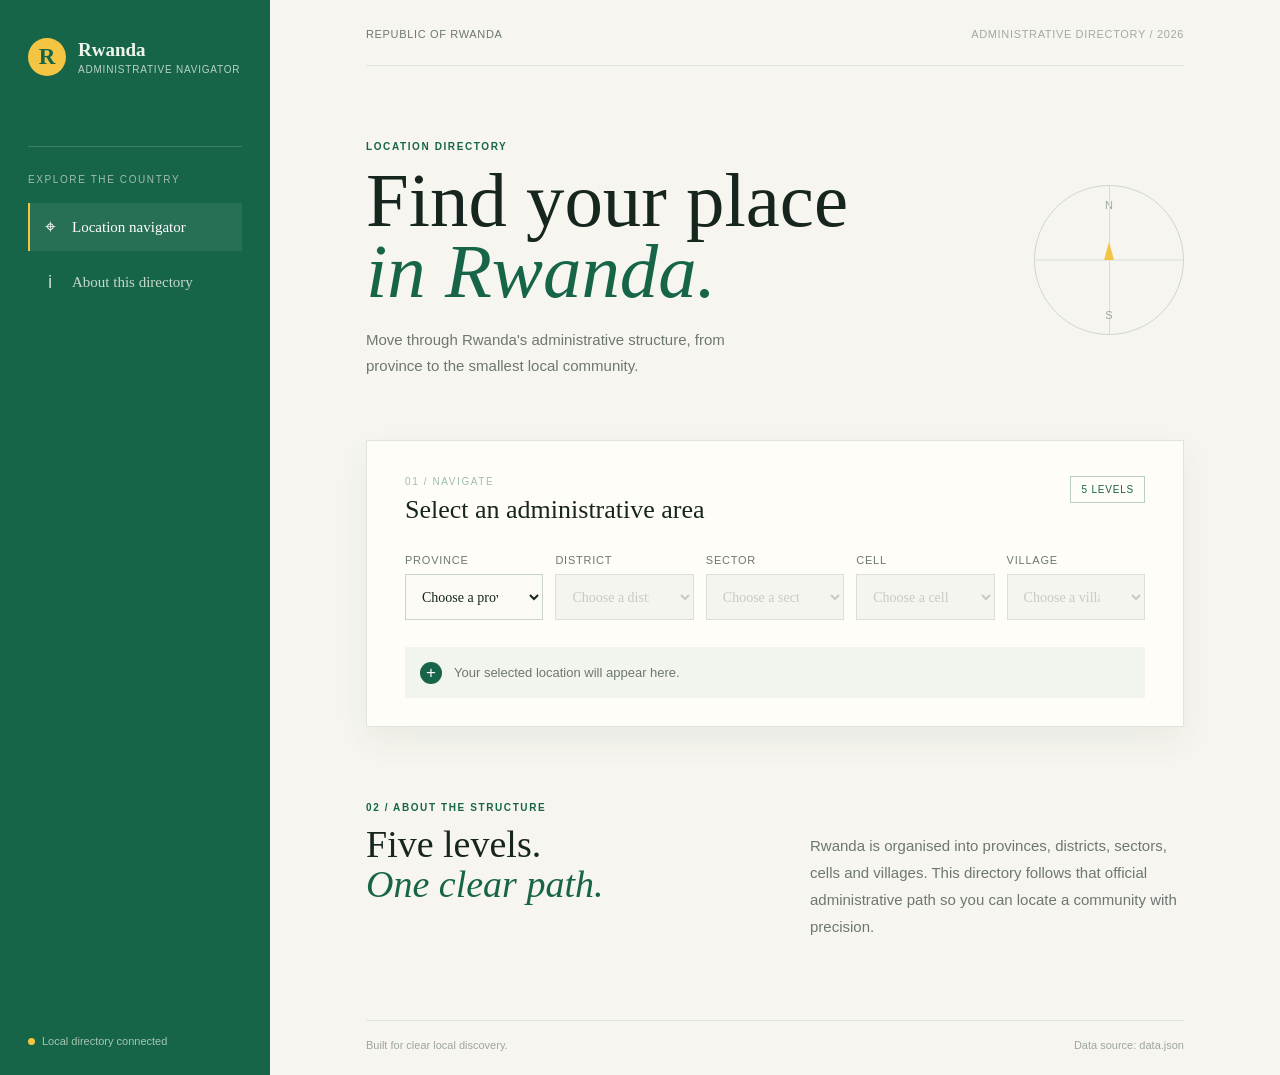
==== index.html @ 53b90d34 "adding files for web" ====
<!doctype html>
<html lang="en">
  <head>
    <meta charset="UTF-8" />
    <meta name="viewport" content="width=device-width, initial-scale=1.0" />
    <title>Rwanda Administrative Navigator</title>
    <link rel="stylesheet" href="index.css" />

    <!-- favicon -->
     <link rel="shortcut icon" href="favicon.ico" type="image/x-icon">
  </head>
  <body>
    <div class="app-shell">
      <aside class="sidebar">
        <a class="brand" href="index.html" aria-label="Rwanda Administrative Navigator home">
          <span class="brand-mark">R</span>
          <span><strong>Rwanda</strong><small>Administrative navigator</small></span>
        </a>
        <div class="sidebar-rule"></div>
        <p class="eyebrow">Explore the country</p>
        <nav class="side-nav" aria-label="Main navigation">
          <a class="active" href="#navigator"><span class="nav-icon">⌖</span>Location navigator</a>
          <a href="#about"><span class="nav-icon">i</span>About this directory</a>
        </nav>
        <div class="sidebar-footer"><span class="status-dot"></span>Local directory connected</div>
      </aside>

      <main class="content" id="navigator">
        <header class="topbar"><span>Republic of Rwanda</span><span class="topbar-date">Administrative directory / 2026</span></header>
        <section class="intro">
          <div><p class="eyebrow accent">LOCATION DIRECTORY</p><h1>Find your place<br><em>in Rwanda.</em></h1><p class="lede">Move through Rwanda's administrative structure, from province to the smallest local community.</p></div>
          <div class="compass" aria-hidden="true"><span>N</span><i></i><b></b><span>S</span></div>
        </section>

        <section class="navigator-panel" aria-labelledby="navigator-title">
          <div class="panel-heading"><div><p class="eyebrow">01 / Navigate</p><h2 id="navigator-title">Select an administrative area</h2></div><span class="level-count">5 levels</span></div>
          <div class="selectors">
            <div class="field"><label for="province">Province</label><select id="province"><option value="">Choose a province</option></select></div>
            <div class="field"><label for="district">District</label><select id="district" disabled><option value="">Choose a district</option></select></div>
            <div class="field"><label for="sector">Sector</label><select id="sector" disabled><option value="">Choose a sector</option></select></div>
            <div class="field"><label for="cell">Cell</label><select id="cell" disabled><option value="">Choose a cell</option></select></div>
            <div class="field"><label for="village">Village</label><select id="village" disabled><option value="">Choose a village</option></select></div>
          </div>
          <div class="selection-result" id="selection-result"><span class="result-marker">+</span><span id="selection-text">Your selected location will appear here.</span></div>
        </section>

        <section class="directory-info" id="about"><div><p class="eyebrow accent">02 / About the structure</p><h2>Five levels.<br><em>One clear path.</em></h2></div><p>Rwanda is organised into provinces, districts, sectors, cells and villages. This directory follows that official administrative path so you can locate a community with precision.</p></section>
        <footer><span>Built for clear local discovery.</span><span>Data source: data.json</span></footer>
      </main>
    </div>
    <script src="app.js"></script>
  </body>
</html>
---- index.css ----
:root { --ink: #17251f; --muted: #6d7772; --paper: #f7f5ef; --panel: #fffdf8; --green: #176548; --line: #dfe4dc; --yellow: #f4c542; }
* { box-sizing: border-box; }
html { scroll-behavior: smooth; }
body { margin: 0; color: var(--ink); background: var(--paper); font-family: Georgia, 'Times New Roman', serif; }
.app-shell { display: flex; min-height: 100vh; }
.sidebar { width: 270px; flex: 0 0 270px; min-height: 100vh; padding: 38px 28px 28px; display: flex; flex-direction: column; color: #eef5ed; background: var(--green); }
.brand { display: flex; gap: 12px; align-items: center; color: inherit; text-decoration: none; }
.brand-mark { width: 38px; height: 38px; display: grid; place-items: center; color: var(--green); background: var(--yellow); border-radius: 50%; font-size: 23px; font-weight: bold; }
.brand strong, .brand small { display: block; }.brand strong { font-size: 19px; }.brand small { margin-top: 3px; color: #b7d3c1; font: 10px/1.2 Arial, sans-serif; letter-spacing: .08em; text-transform: uppercase; }
.sidebar-rule { height: 1px; margin: 70px 0 27px; background: #ffffff2b; }.eyebrow { margin: 0; color: #9ebdaf; font: 10px Arial, sans-serif; letter-spacing: .16em; text-transform: uppercase; }.accent { color: var(--green); font-weight: bold; }
.side-nav { display: grid; gap: 7px; margin-top: 18px; }.side-nav a { display: flex; align-items: center; gap: 12px; padding: 13px 10px; color: #c5d9cb; text-decoration: none; font-size: 15px; border-left: 2px solid transparent; }.side-nav a.active, .side-nav a:hover { color: white; border-color: var(--yellow); background: #ffffff12; }.nav-icon { width: 20px; text-align: center; font-family: Arial, sans-serif; font-size: 19px; }.sidebar-footer { margin-top: auto; color: #a6c6b2; font: 11px Arial, sans-serif; }.status-dot { width: 7px; height: 7px; display: inline-block; margin-right: 7px; border-radius: 50%; background: var(--yellow); }
.content { width: min(100%, 1100px); padding: 0 7.5%; }.topbar { display: flex; justify-content: space-between; padding: 28px 0 25px; color: var(--muted); border-bottom: 1px solid var(--line); font: 11px Arial, sans-serif; letter-spacing: .06em; text-transform: uppercase; }.topbar-date { color: #a0aaa3; }
.intro { display: flex; justify-content: space-between; align-items: center; padding: 75px 0 62px; }.intro h1 { margin: 14px 0 20px; font-size: clamp(46px, 6vw, 82px); line-height: .92; font-weight: normal; letter-spacing: 0; }.intro h1 em, .directory-info h2 em { color: var(--green); font-style: italic; }.lede { max-width: 390px; margin: 0; color: var(--muted); font: 15px/1.7 Arial, sans-serif; }.compass { width: 150px; height: 150px; position: relative; display: grid; place-items: center; color: #9da9a0; border: 1px solid #cdd7ce; border-radius: 50%; font: 11px Arial, sans-serif; }.compass i, .compass b { position: absolute; width: 1px; height: 100%; background: #d8ded7; }.compass b { transform: rotate(90deg); }.compass span:first-child { position: absolute; top: 13px; }.compass span:last-child { position: absolute; bottom: 13px; }.compass:after { content: ''; width: 0; height: 0; position: absolute; border-left: 5px solid transparent; border-right: 5px solid transparent; border-bottom: 18px solid var(--yellow); transform: translateY(-9px); }
.navigator-panel { padding: 35px 38px 28px; background: var(--panel); border: 1px solid var(--line); box-shadow: 0 13px 30px #1b463010; }.panel-heading { display: flex; justify-content: space-between; align-items: flex-start; margin-bottom: 29px; }.panel-heading h2 { margin: 8px 0 0; font-size: 26px; font-weight: normal; }.level-count { padding: 7px 10px; color: var(--green); border: 1px solid #b8d0c0; font: 10px Arial, sans-serif; letter-spacing: .08em; text-transform: uppercase; }.selectors { display: grid; grid-template-columns: repeat(5, 1fr); gap: 12px; }.field label { display: block; margin-bottom: 8px; color: var(--muted); font: 11px Arial, sans-serif; text-transform: uppercase; letter-spacing: .07em; }.field select { width: 100%; min-height: 46px; padding: 0 28px 0 12px; color: var(--ink); background: #fbfaf5; border: 1px solid #cbd4ca; border-radius: 0; font: 14px Georgia, serif; cursor: pointer; }.field select:focus { outline: 2px solid #f4c54280; outline-offset: 2px; border-color: var(--green); }.field select:disabled { color: #aeb6af; background: #f1f2ed; cursor: not-allowed; }.selection-result { min-height: 51px; display: flex; align-items: center; gap: 12px; margin-top: 27px; padding: 0 15px; color: var(--muted); background: #f1f5ee; font: 13px Arial, sans-serif; }.result-marker { display: grid; place-items: center; width: 22px; height: 22px; color: white; background: var(--green); border-radius: 50%; font-size: 17px; }
.directory-info { display: grid; grid-template-columns: 1fr 1fr; gap: 70px; padding: 75px 0 80px; align-items: start; }.directory-info h2 { margin: 12px 0 0; font-size: 38px; line-height: 1.05; font-weight: normal; }.directory-info > p { margin: 30px 0 0; color: var(--muted); font: 15px/1.8 Arial, sans-serif; }footer { display: flex; justify-content: space-between; padding: 18px 0 24px; color: #9ca69f; border-top: 1px solid var(--line); font: 11px Arial, sans-serif; }
@media (max-width: 850px) { .sidebar { width: 220px; flex-basis: 220px; }.content { padding: 0 5%; }.selectors { grid-template-columns: repeat(2, 1fr); }.field:last-child { grid-column: 1 / -1; }.intro { padding: 55px 0; } }
@media (max-width: 600px) { .app-shell { display: block; }.sidebar { width: 100%; min-height: 0; padding: 20px; }.sidebar-rule, .sidebar-footer { display: none; }.side-nav { display: flex; margin-top: 22px; overflow-x: auto; }.side-nav a { white-space: nowrap; }.content { padding: 0 20px; }.topbar-date { display: none; }.intro { padding: 45px 0 38px; }.intro h1 { font-size: 55px; }.compass { width: 92px; height: 92px; }.compass span:first-child { top: 7px; }.compass span:last-child { bottom: 7px; }.navigator-panel { padding: 25px 18px 20px; }.panel-heading h2 { font-size: 22px; }.selectors { grid-template-columns: 1fr; }.field:last-child { grid-column: auto; }.directory-info { display: block; padding: 55px 0; }.directory-info > p { margin-top: 25px; }footer { display: block; line-height: 2; } }
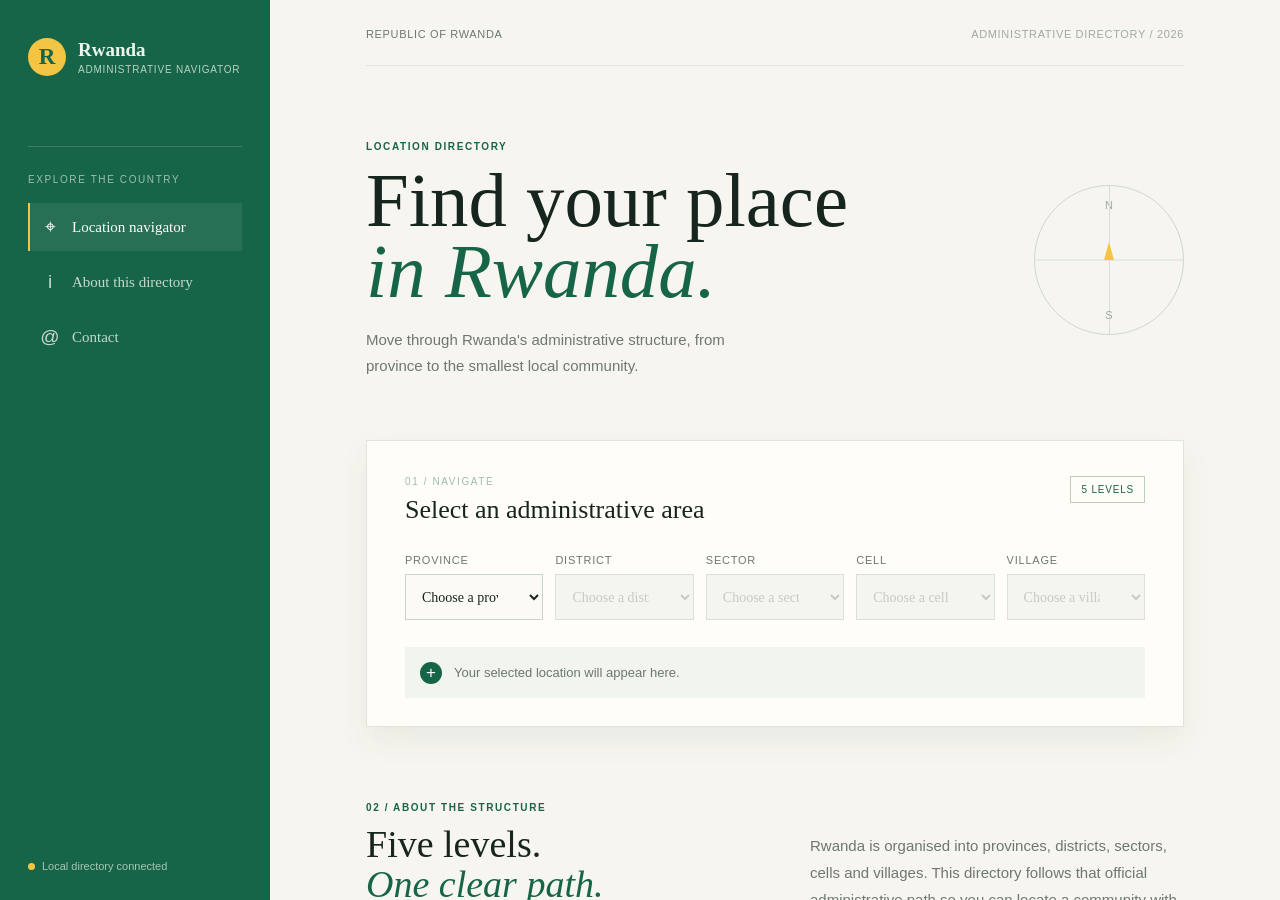
==== commit da489938: "adding apis" ====
--- a/index.html
+++ b/index.html
@@ -7,45 +7,184 @@
     <link rel="stylesheet" href="index.css" />
 
     <!-- favicon -->
-     <link rel="shortcut icon" href="favicon.ico" type="image/x-icon">
+    <link rel="shortcut icon" href="favicon.ico" type="image/x-icon" />
   </head>
   <body>
     <div class="app-shell">
       <aside class="sidebar">
-        <a class="brand" href="index.html" aria-label="Rwanda Administrative Navigator home">
+        <a
+          class="brand"
+          href="index.html"
+          aria-label="Rwanda Administrative Navigator home"
+        >
           <span class="brand-mark">R</span>
-          <span><strong>Rwanda</strong><small>Administrative navigator</small></span>
+          <span
+            ><strong>Rwanda</strong
+            ><small>Administrative navigator</small></span
+          >
         </a>
         <div class="sidebar-rule"></div>
         <p class="eyebrow">Explore the country</p>
         <nav class="side-nav" aria-label="Main navigation">
-          <a class="active" href="#navigator"><span class="nav-icon">⌖</span>Location navigator</a>
-          <a href="#about"><span class="nav-icon">i</span>About this directory</a>
+          <a class="active" href="#navigator"
+            ><span class="nav-icon">⌖</span>Location navigator</a
+          >
+          <a href="#about"
+            ><span class="nav-icon">i</span>About this directory</a
+          >
+          <a href="#contact"><span class="nav-icon">@</span>Contact</a>
         </nav>
-        <div class="sidebar-footer"><span class="status-dot"></span>Local directory connected</div>
+        <div class="sidebar-footer">
+          <span class="status-dot"></span>Local directory connected
+        </div>
       </aside>
 
       <main class="content" id="navigator">
-        <header class="topbar"><span>Republic of Rwanda</span><span class="topbar-date">Administrative directory / 2026</span></header>
+        <header class="topbar">
+          <span>Republic of Rwanda</span
+          ><span class="topbar-date">Administrative directory / 2026</span>
+        </header>
         <section class="intro">
-          <div><p class="eyebrow accent">LOCATION DIRECTORY</p><h1>Find your place<br><em>in Rwanda.</em></h1><p class="lede">Move through Rwanda's administrative structure, from province to the smallest local community.</p></div>
-          <div class="compass" aria-hidden="true"><span>N</span><i></i><b></b><span>S</span></div>
+          <div>
+            <p class="eyebrow accent">LOCATION DIRECTORY</p>
+            <h1>Find your place<br /><em>in Rwanda.</em></h1>
+            <p class="lede">
+              Move through Rwanda's administrative structure, from province to
+              the smallest local community.
+            </p>
+          </div>
+          <div class="compass" aria-hidden="true">
+            <span>N</span><i></i><b></b><span>S</span>
+          </div>
         </section>
 
         <section class="navigator-panel" aria-labelledby="navigator-title">
-          <div class="panel-heading"><div><p class="eyebrow">01 / Navigate</p><h2 id="navigator-title">Select an administrative area</h2></div><span class="level-count">5 levels</span></div>
+          <div class="panel-heading">
+            <div>
+              <p class="eyebrow">01 / Navigate</p>
+              <h2 id="navigator-title">Select an administrative area</h2>
+            </div>
+            <span class="level-count">5 levels</span>
+          </div>
           <div class="selectors">
-            <div class="field"><label for="province">Province</label><select id="province"><option value="">Choose a province</option></select></div>
-            <div class="field"><label for="district">District</label><select id="district" disabled><option value="">Choose a district</option></select></div>
-            <div class="field"><label for="sector">Sector</label><select id="sector" disabled><option value="">Choose a sector</option></select></div>
-            <div class="field"><label for="cell">Cell</label><select id="cell" disabled><option value="">Choose a cell</option></select></div>
-            <div class="field"><label for="village">Village</label><select id="village" disabled><option value="">Choose a village</option></select></div>
+            <div class="field">
+              <label for="province">Province</label
+              ><select id="province">
+                <option value="">Choose a province</option>
+              </select>
+            </div>
+            <div class="field">
+              <label for="district">District</label
+              ><select id="district" disabled>
+                <option value="">Choose a district</option>
+              </select>
+            </div>
+            <div class="field">
+              <label for="sector">Sector</label
+              ><select id="sector" disabled>
+                <option value="">Choose a sector</option>
+              </select>
+            </div>
+            <div class="field">
+              <label for="cell">Cell</label
+              ><select id="cell" disabled>
+                <option value="">Choose a cell</option>
+              </select>
+            </div>
+            <div class="field">
+              <label for="village">Village</label
+              ><select id="village" disabled>
+                <option value="">Choose a village</option>
+              </select>
+            </div>
           </div>
-          <div class="selection-result" id="selection-result"><span class="result-marker">+</span><span id="selection-text">Your selected location will appear here.</span></div>
+          <div class="selection-result" id="selection-result">
+            <span class="result-marker">+</span
+            ><span id="selection-text"
+              >Your selected location will appear here.</span
+            >
+          </div>
         </section>
 
-        <section class="directory-info" id="about"><div><p class="eyebrow accent">02 / About the structure</p><h2>Five levels.<br><em>One clear path.</em></h2></div><p>Rwanda is organised into provinces, districts, sectors, cells and villages. This directory follows that official administrative path so you can locate a community with precision.</p></section>
-        <footer><span>Built for clear local discovery.</span><span>Data source: data.json</span></footer>
+        <section class="directory-info" id="about">
+          <div>
+            <p class="eyebrow accent">02 / About the structure</p>
+            <h2>Five levels.<br /><em>One clear path.</em></h2>
+          </div>
+          <p>
+            Rwanda is organised into provinces, districts, sectors, cells and
+            villages. This directory follows that official administrative path
+            so you can locate a community with precision.
+          </p>
+        </section>
+        <section
+          class="contact-section"
+          id="contact"
+          aria-labelledby="contact-title"
+        >
+          <div>
+            <p class="eyebrow accent">03 / Get in touch</p>
+            <h2 id="contact-title">
+              Have a question<br /><em>for the directory?</em>
+            </h2>
+            <p class="contact-copy">
+              Send a note to the team maintaining this local resource.
+            </p>
+          </div>
+          <form class="contact-form" id="contact-form">
+            <label for="contact-name">Name</label>
+            <input
+              id="contact-name"
+              name="name"
+              type="text"
+              maxlength="100"
+              required
+              autocomplete="name"
+            />
+            <label for="contact-email">Email</label>
+            <input
+              id="contact-email"
+              name="email"
+              type="email"
+              maxlength="190"
+              required
+              autocomplete="email"
+            />
+            <label for="contact-message">Message</label>
+            <textarea
+              id="contact-message"
+              name="message"
+              rows="4"
+              maxlength="5000"
+              required
+            ></textarea>
+            <button type="submit">
+              Send message <span aria-hidden="true">↗</span>
+            </button>
+            <p
+              class="form-status"
+              id="form-status"
+              role="status"
+              aria-live="polite"
+            ></p>
+          </form>
+        </section>
+        <footer>
+          <span>Built for clear local discovery.</span
+          ><span class="social-links"
+            ><a
+              href="https://facebook.com"
+              target="_blank"
+              rel="noopener noreferrer"
+              >Facebook</a
+            ><a
+              href="https://instagram.com"
+              target="_blank"
+              rel="noopener noreferrer"
+              >Instagram</a
+            ><a href="mailto:hello@example.com">Email</a></span
+          ><span>Data source: data.json</span>
+        </footer>
       </main>
     </div>
     <script src="app.js"></script>
--- a/index.css
+++ b/index.css
@@ -1,18 +1,583 @@
-:root { --ink: #17251f; --muted: #6d7772; --paper: #f7f5ef; --panel: #fffdf8; --green: #176548; --line: #dfe4dc; --yellow: #f4c542; }
-* { box-sizing: border-box; }
-html { scroll-behavior: smooth; }
-body { margin: 0; color: var(--ink); background: var(--paper); font-family: Georgia, 'Times New Roman', serif; }
-.app-shell { display: flex; min-height: 100vh; }
-.sidebar { width: 270px; flex: 0 0 270px; min-height: 100vh; padding: 38px 28px 28px; display: flex; flex-direction: column; color: #eef5ed; background: var(--green); }
-.brand { display: flex; gap: 12px; align-items: center; color: inherit; text-decoration: none; }
-.brand-mark { width: 38px; height: 38px; display: grid; place-items: center; color: var(--green); background: var(--yellow); border-radius: 50%; font-size: 23px; font-weight: bold; }
-.brand strong, .brand small { display: block; }.brand strong { font-size: 19px; }.brand small { margin-top: 3px; color: #b7d3c1; font: 10px/1.2 Arial, sans-serif; letter-spacing: .08em; text-transform: uppercase; }
-.sidebar-rule { height: 1px; margin: 70px 0 27px; background: #ffffff2b; }.eyebrow { margin: 0; color: #9ebdaf; font: 10px Arial, sans-serif; letter-spacing: .16em; text-transform: uppercase; }.accent { color: var(--green); font-weight: bold; }
-.side-nav { display: grid; gap: 7px; margin-top: 18px; }.side-nav a { display: flex; align-items: center; gap: 12px; padding: 13px 10px; color: #c5d9cb; text-decoration: none; font-size: 15px; border-left: 2px solid transparent; }.side-nav a.active, .side-nav a:hover { color: white; border-color: var(--yellow); background: #ffffff12; }.nav-icon { width: 20px; text-align: center; font-family: Arial, sans-serif; font-size: 19px; }.sidebar-footer { margin-top: auto; color: #a6c6b2; font: 11px Arial, sans-serif; }.status-dot { width: 7px; height: 7px; display: inline-block; margin-right: 7px; border-radius: 50%; background: var(--yellow); }
-.content { width: min(100%, 1100px); padding: 0 7.5%; }.topbar { display: flex; justify-content: space-between; padding: 28px 0 25px; color: var(--muted); border-bottom: 1px solid var(--line); font: 11px Arial, sans-serif; letter-spacing: .06em; text-transform: uppercase; }.topbar-date { color: #a0aaa3; }
-.intro { display: flex; justify-content: space-between; align-items: center; padding: 75px 0 62px; }.intro h1 { margin: 14px 0 20px; font-size: clamp(46px, 6vw, 82px); line-height: .92; font-weight: normal; letter-spacing: 0; }.intro h1 em, .directory-info h2 em { color: var(--green); font-style: italic; }.lede { max-width: 390px; margin: 0; color: var(--muted); font: 15px/1.7 Arial, sans-serif; }.compass { width: 150px; height: 150px; position: relative; display: grid; place-items: center; color: #9da9a0; border: 1px solid #cdd7ce; border-radius: 50%; font: 11px Arial, sans-serif; }.compass i, .compass b { position: absolute; width: 1px; height: 100%; background: #d8ded7; }.compass b { transform: rotate(90deg); }.compass span:first-child { position: absolute; top: 13px; }.compass span:last-child { position: absolute; bottom: 13px; }.compass:after { content: ''; width: 0; height: 0; position: absolute; border-left: 5px solid transparent; border-right: 5px solid transparent; border-bottom: 18px solid var(--yellow); transform: translateY(-9px); }
-.navigator-panel { padding: 35px 38px 28px; background: var(--panel); border: 1px solid var(--line); box-shadow: 0 13px 30px #1b463010; }.panel-heading { display: flex; justify-content: space-between; align-items: flex-start; margin-bottom: 29px; }.panel-heading h2 { margin: 8px 0 0; font-size: 26px; font-weight: normal; }.level-count { padding: 7px 10px; color: var(--green); border: 1px solid #b8d0c0; font: 10px Arial, sans-serif; letter-spacing: .08em; text-transform: uppercase; }.selectors { display: grid; grid-template-columns: repeat(5, 1fr); gap: 12px; }.field label { display: block; margin-bottom: 8px; color: var(--muted); font: 11px Arial, sans-serif; text-transform: uppercase; letter-spacing: .07em; }.field select { width: 100%; min-height: 46px; padding: 0 28px 0 12px; color: var(--ink); background: #fbfaf5; border: 1px solid #cbd4ca; border-radius: 0; font: 14px Georgia, serif; cursor: pointer; }.field select:focus { outline: 2px solid #f4c54280; outline-offset: 2px; border-color: var(--green); }.field select:disabled { color: #aeb6af; background: #f1f2ed; cursor: not-allowed; }.selection-result { min-height: 51px; display: flex; align-items: center; gap: 12px; margin-top: 27px; padding: 0 15px; color: var(--muted); background: #f1f5ee; font: 13px Arial, sans-serif; }.result-marker { display: grid; place-items: center; width: 22px; height: 22px; color: white; background: var(--green); border-radius: 50%; font-size: 17px; }
-.directory-info { display: grid; grid-template-columns: 1fr 1fr; gap: 70px; padding: 75px 0 80px; align-items: start; }.directory-info h2 { margin: 12px 0 0; font-size: 38px; line-height: 1.05; font-weight: normal; }.directory-info > p { margin: 30px 0 0; color: var(--muted); font: 15px/1.8 Arial, sans-serif; }footer { display: flex; justify-content: space-between; padding: 18px 0 24px; color: #9ca69f; border-top: 1px solid var(--line); font: 11px Arial, sans-serif; }
-@media (max-width: 850px) { .sidebar { width: 220px; flex-basis: 220px; }.content { padding: 0 5%; }.selectors { grid-template-columns: repeat(2, 1fr); }.field:last-child { grid-column: 1 / -1; }.intro { padding: 55px 0; } }
-@media (max-width: 600px) { .app-shell { display: block; }.sidebar { width: 100%; min-height: 0; padding: 20px; }.sidebar-rule, .sidebar-footer { display: none; }.side-nav { display: flex; margin-top: 22px; overflow-x: auto; }.side-nav a { white-space: nowrap; }.content { padding: 0 20px; }.topbar-date { display: none; }.intro { padding: 45px 0 38px; }.intro h1 { font-size: 55px; }.compass { width: 92px; height: 92px; }.compass span:first-child { top: 7px; }.compass span:last-child { bottom: 7px; }.navigator-panel { padding: 25px 18px 20px; }.panel-heading h2 { font-size: 22px; }.selectors { grid-template-columns: 1fr; }.field:last-child { grid-column: auto; }.directory-info { display: block; padding: 55px 0; }.directory-info > p { margin-top: 25px; }footer { display: block; line-height: 2; } }
-
+:root {
+    --ink: #17251f;
+    --muted: #6d7772;
+    --paper: #f7f5ef;
+    --panel: #fffdf8;
+    --green: #176548;
+    --line: #dfe4dc;
+    --yellow: #f4c542;
+}
+
+* {
+    box-sizing: border-box;
+}
+
+html {
+    scroll-behavior: smooth;
+}
+
+body {
+    margin: 0;
+    color: var(--ink);
+    background: var(--paper);
+    font-family: Georgia, 'Times New Roman', serif;
+}
+
+.app-shell {
+    display: flex;
+    height: 100vh;
+    width: 100%;
+    display: flex;
+}
+
+.sidebar {
+    width: 270px;
+    flex: 0 0 270px;
+    height: 100vh;
+    padding: 38px 28px 28px;
+    display: flex;
+    flex-direction: column;
+    color: #eef5ed;
+    background: var(--green);
+}
+
+.brand {
+    display: flex;
+    gap: 12px;
+    align-items: center;
+    color: inherit;
+    text-decoration: none;
+}
+
+.brand-mark {
+    width: 38px;
+    height: 38px;
+    display: grid;
+    place-items: center;
+    color: var(--green);
+    background: var(--yellow);
+    border-radius: 50%;
+    font-size: 23px;
+    font-weight: bold;
+}
+
+.brand strong,
+.brand small {
+    display: block;
+}
+
+.brand strong {
+    font-size: 19px;
+}
+
+.brand small {
+    margin-top: 3px;
+    color: #b7d3c1;
+    font: 10px/1.2 Arial, sans-serif;
+    letter-spacing: .08em;
+    text-transform: uppercase;
+}
+
+.sidebar-rule {
+    height: 1px;
+    margin: 70px 0 27px;
+    background: #ffffff2b;
+}
+
+.eyebrow {
+    margin: 0;
+    color: #9ebdaf;
+    font: 10px Arial, sans-serif;
+    letter-spacing: .16em;
+    text-transform: uppercase;
+}
+
+.accent {
+    color: var(--green);
+    font-weight: bold;
+}
+
+.side-nav {
+    display: grid;
+    gap: 7px;
+    margin-top: 18px;
+}
+
+.side-nav a {
+    display: flex;
+    align-items: center;
+    gap: 12px;
+    padding: 13px 10px;
+    color: #c5d9cb;
+    text-decoration: none;
+    font-size: 15px;
+    border-left: 2px solid transparent;
+}
+
+.side-nav a.active,
+.side-nav a:hover {
+    color: white;
+    border-color: var(--yellow);
+    background: #ffffff12;
+}
+
+.nav-icon {
+    width: 20px;
+    text-align: center;
+    font-family: Arial, sans-serif;
+    font-size: 19px;
+}
+
+.sidebar-footer {
+    margin-top: auto;
+    color: #a6c6b2;
+    font: 11px Arial, sans-serif;
+}
+
+.status-dot {
+    width: 7px;
+    height: 7px;
+    display: inline-block;
+    margin-right: 7px;
+    border-radius: 50%;
+    background: var(--yellow);
+}
+
+.content {
+    height: 100vh;
+    overflow-y: auto;
+    width: min(100%, 1100px);
+    padding: 0 7.5%;
+    flex: 1;
+}
+
+.topbar {
+    display: flex;
+    justify-content: space-between;
+    padding: 28px 0 25px;
+    color: var(--muted);
+    border-bottom: 1px solid var(--line);
+    font: 11px Arial, sans-serif;
+    letter-spacing: .06em;
+    text-transform: uppercase;
+}
+
+.topbar-date {
+    color: #a0aaa3;
+}
+
+.intro {
+    display: flex;
+    justify-content: space-between;
+    align-items: center;
+    padding: 75px 0 62px;
+}
+
+.intro h1 {
+    margin: 14px 0 20px;
+    font-size: clamp(46px, 6vw, 82px);
+    line-height: .92;
+    font-weight: normal;
+    letter-spacing: 0;
+}
+
+.intro h1 em,
+.directory-info h2 em {
+    color: var(--green);
+    font-style: italic;
+}
+
+.lede {
+    max-width: 390px;
+    margin: 0;
+    color: var(--muted);
+    font: 15px/1.7 Arial, sans-serif;
+}
+
+.compass {
+    width: 150px;
+    height: 150px;
+    position: relative;
+    display: grid;
+    place-items: center;
+    color: #9da9a0;
+    border: 1px solid #cdd7ce;
+    border-radius: 50%;
+    font: 11px Arial, sans-serif;
+}
+
+.compass i,
+.compass b {
+    position: absolute;
+    width: 1px;
+    height: 100%;
+    background: #d8ded7;
+}
+
+.compass b {
+    transform: rotate(90deg);
+}
+
+.compass span:first-child {
+    position: absolute;
+    top: 13px;
+}
+
+.compass span:last-child {
+    position: absolute;
+    bottom: 13px;
+}
+
+.compass:after {
+    content: '';
+    width: 0;
+    height: 0;
+    position: absolute;
+    border-left: 5px solid transparent;
+    border-right: 5px solid transparent;
+    border-bottom: 18px solid var(--yellow);
+    transform: translateY(-9px);
+}
+
+.navigator-panel {
+    padding: 35px 38px 28px;
+    background: var(--panel);
+    border: 1px solid var(--line);
+    box-shadow: 0 13px 30px #1b463010;
+}
+
+.panel-heading {
+    display: flex;
+    justify-content: space-between;
+    align-items: flex-start;
+    margin-bottom: 29px;
+}
+
+.panel-heading h2 {
+    margin: 8px 0 0;
+    font-size: 26px;
+    font-weight: normal;
+}
+
+.level-count {
+    padding: 7px 10px;
+    color: var(--green);
+    border: 1px solid #b8d0c0;
+    font: 10px Arial, sans-serif;
+    letter-spacing: .08em;
+    text-transform: uppercase;
+}
+
+.selectors {
+    display: grid;
+    grid-template-columns: repeat(5, 1fr);
+    gap: 12px;
+}
+
+.field label {
+    display: block;
+    margin-bottom: 8px;
+    color: var(--muted);
+    font: 11px Arial, sans-serif;
+    text-transform: uppercase;
+    letter-spacing: .07em;
+}
+
+.field select {
+    width: 100%;
+    min-height: 46px;
+    padding: 0 28px 0 12px;
+    color: var(--ink);
+    background: #fbfaf5;
+    border: 1px solid #cbd4ca;
+    border-radius: 0;
+    font: 14px Georgia, serif;
+    cursor: pointer;
+}
+
+.field select:focus {
+    outline: 2px solid #f4c54280;
+    outline-offset: 2px;
+    border-color: var(--green);
+}
+
+.field select:disabled {
+    color: #aeb6af;
+    background: #f1f2ed;
+    cursor: not-allowed;
+}
+
+.selection-result {
+    min-height: 51px;
+    display: flex;
+    align-items: center;
+    gap: 12px;
+    margin-top: 27px;
+    padding: 0 15px;
+    color: var(--muted);
+    background: #f1f5ee;
+    font: 13px Arial, sans-serif;
+}
+
+.result-marker {
+    display: grid;
+    place-items: center;
+    width: 22px;
+    height: 22px;
+    color: white;
+    background: var(--green);
+    border-radius: 50%;
+    font-size: 17px;
+}
+
+.directory-info {
+    display: grid;
+    grid-template-columns: 1fr 1fr;
+    gap: 70px;
+    padding: 75px 0 80px;
+    align-items: start;
+}
+
+.directory-info h2,
+.contact-section h2 {
+    margin: 12px 0 0;
+    font-size: 38px;
+    line-height: 1.05;
+    font-weight: normal;
+}
+
+.directory-info>p {
+    margin: 30px 0 0;
+    color: var(--muted);
+    font: 15px/1.8 Arial, sans-serif;
+}
+
+.contact-section {
+    display: grid;
+    grid-template-columns: 1fr 1fr;
+    gap: 70px;
+    padding: 70px 38px;
+    background: #e8efe5;
+}
+
+.contact-copy {
+    margin: 25px 0 0;
+    color: var(--muted);
+    font: 14px/1.7 Arial, sans-serif;
+}
+
+.contact-form {
+    display: grid;
+    grid-template-columns: 1fr 1fr;
+    gap: 9px 14px;
+    align-content: start;
+}
+
+.contact-form label {
+    color: var(--muted);
+    font: 10px Arial, sans-serif;
+    letter-spacing: .08em;
+    text-transform: uppercase;
+}
+
+.contact-form input,
+.contact-form textarea {
+    width: 100%;
+    padding: 11px 12px;
+    color: var(--ink);
+    background: var(--panel);
+    border: 1px solid #cbd4ca;
+    border-radius: 0;
+    font: 14px Georgia, serif;
+}
+
+.contact-form label:nth-of-type(3),
+.contact-form textarea,
+.contact-form button,
+.form-status {
+    grid-column: 1 / -1;
+}
+
+.contact-form textarea {
+    resize: vertical;
+}
+
+.contact-form input:focus,
+.contact-form textarea:focus {
+    outline: 2px solid #f4c54280;
+    outline-offset: 2px;
+    border-color: var(--green);
+}
+
+.contact-form button {
+    justify-self: start;
+    padding: 12px 18px;
+    color: white;
+    background: var(--green);
+    border: 0;
+    font: 11px Arial, sans-serif;
+    letter-spacing: .08em;
+    text-transform: uppercase;
+    cursor: pointer;
+}
+
+.contact-form button:disabled {
+    opacity: .6;
+    cursor: wait;
+}
+
+.form-status {
+    min-height: 16px;
+    margin: 0;
+    color: var(--green);
+    font: 12px Arial, sans-serif;
+}
+
+.social-links {
+    display: inline-flex;
+    gap: 15px;
+}
+
+.social-links a {
+    color: inherit;
+    text-decoration: none;
+}
+
+.social-links a:hover {
+    color: var(--green);
+}
+
+footer {
+    display: flex;
+    justify-content: space-between;
+    padding: 18px 0 24px;
+    color: #9ca69f;
+    border-top: 1px solid var(--line);
+    font: 11px Arial, sans-serif;
+}
+
+@media (max-width: 850px) {
+    .sidebar {
+        width: 220px;
+        flex-basis: 220px;
+    }
+
+    .content {
+        padding: 0 5%;
+    }
+
+    .selectors {
+        grid-template-columns: repeat(2, 1fr);
+    }
+
+    .field:last-child {
+        grid-column: 1 / -1;
+    }
+
+    .intro {
+        padding: 55px 0;
+    }
+}
+
+@media (max-width: 600px) {
+    .app-shell {
+        display: block;
+    }
+
+    .sidebar {
+        width: 100%;
+        height: auto;
+        min-height: 0;
+        padding: 20px;
+    }
+
+    .sidebar-rule,
+    .sidebar-footer {
+        display: none;
+    }
+
+    .side-nav {
+        display: flex;
+        margin-top: 22px;
+        overflow-x: auto;
+    }
+
+    .side-nav a {
+        white-space: nowrap;
+    }
+
+    .content {
+        padding: 0 20px;
+    }
+
+    .topbar-date {
+        display: none;
+    }
+
+    .intro {
+        padding: 45px 0 38px;
+    }
+
+    .intro h1 {
+        font-size: 55px;
+    }
+
+    .compass {
+        width: 92px;
+        height: 92px;
+    }
+
+    .compass span:first-child {
+        top: 7px;
+    }
+
+    .compass span:last-child {
+        bottom: 7px;
+    }
+
+    .navigator-panel {
+        padding: 25px 18px 20px;
+    }
+
+    .panel-heading h2 {
+        font-size: 22px;
+    }
+
+    .selectors {
+        grid-template-columns: 1fr;
+    }
+
+    .field:last-child {
+        grid-column: auto;
+    }
+
+    .directory-info,
+    .contact-section {
+        display: block;
+        padding: 55px 0;
+    }
+
+    .directory-info>p,
+    .contact-copy {
+        margin-top: 25px;
+    }
+
+    .contact-form {
+        margin-top: 35px;
+    }
+
+    .contact-section h2 {
+        font-size: 32px;
+    }
+
+    footer {
+        display: block;
+        line-height: 2;
+    }
+
+    .social-links {
+        display: flex;
+        flex-wrap: wrap;
+        gap: 0 15px;
+    }
+}
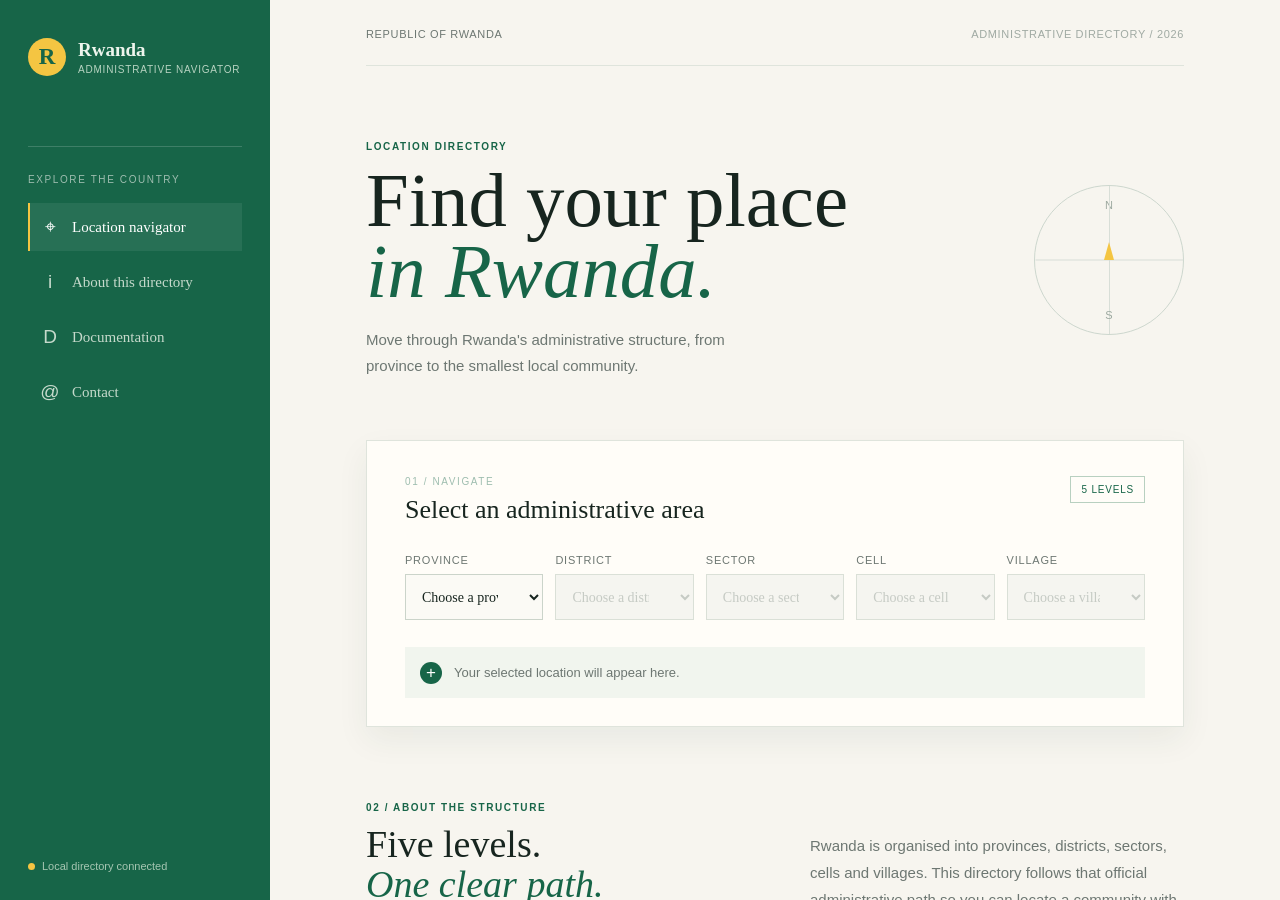
==== commit b4470b55: "adding documentantion" ====
--- a/index.html
+++ b/index.html
@@ -26,20 +26,29 @@
         <div class="sidebar-rule"></div>
         <p class="eyebrow">Explore the country</p>
         <nav class="side-nav" aria-label="Main navigation">
-          <a class="active" href="#navigator"
+          <a
+            class="active"
+            href="#navigator"
+            data-section="navigator"
+            aria-current="page"
             ><span class="nav-icon">⌖</span>Location navigator</a
           >
-          <a href="#about"
+          <a href="#about" data-section="about"
             ><span class="nav-icon">i</span>About this directory</a
           >
-          <a href="#contact"><span class="nav-icon">@</span>Contact</a>
+          <a href="doc/" class="documentation-link"
+            ><span class="nav-icon">D</span>Documentation</a
+          >
+          <a href="#contact" data-section="contact"
+            ><span class="nav-icon">@</span>Contact</a
+          >
         </nav>
         <div class="sidebar-footer">
           <span class="status-dot"></span>Local directory connected
         </div>
       </aside>
 
-      <main class="content" id="navigator">
+      <main class="content">
         <header class="topbar">
           <span>Republic of Rwanda</span
           ><span class="topbar-date">Administrative directory / 2026</span>
@@ -58,7 +67,11 @@
           </div>
         </section>
 
-        <section class="navigator-panel" aria-labelledby="navigator-title">
+        <section
+          class="navigator-panel"
+          id="navigator"
+          aria-labelledby="navigator-title"
+        >
           <div class="panel-heading">
             <div>
               <p class="eyebrow">01 / Navigate</p>
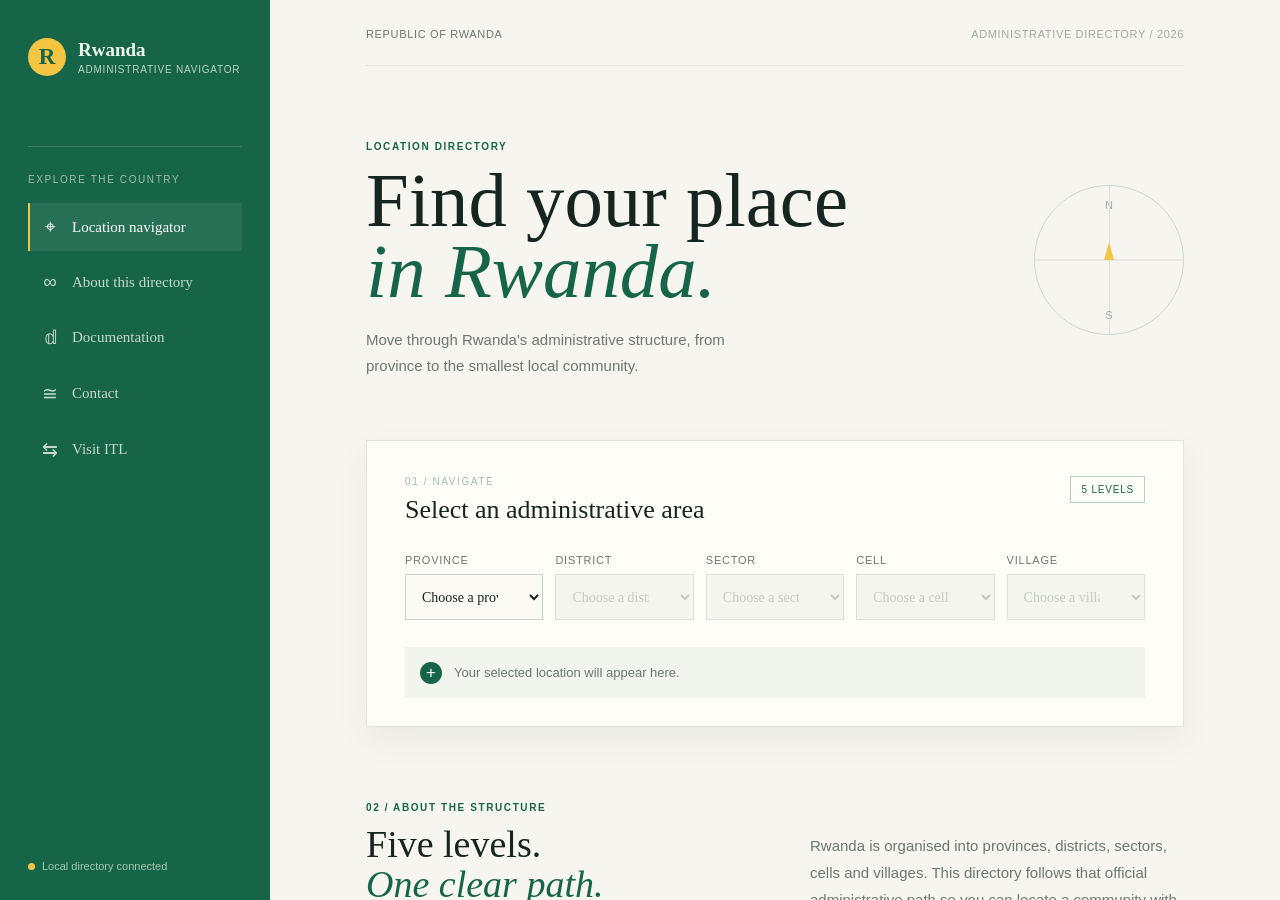
==== commit 0e821483: "improving responsiveness" ====
--- a/index.html
+++ b/index.html
@@ -9,6 +9,7 @@
     <!-- favicon -->
     <link rel="shortcut icon" href="favicon.ico" type="image/x-icon" />
   </head>
+
   <body>
     <div class="app-shell">
       <aside class="sidebar">
@@ -34,13 +35,16 @@
             ><span class="nav-icon">⌖</span>Location navigator</a
           >
           <a href="#about" data-section="about"
-            ><span class="nav-icon">i</span>About this directory</a
+            ><span class="nav-icon">&infin;</span>About this directory</a
           >
           <a href="doc/" class="documentation-link"
-            ><span class="nav-icon">D</span>Documentation</a
+            ><span class="nav-icon">&dopf;</span>Documentation</a
           >
           <a href="#contact" data-section="contact"
-            ><span class="nav-icon">@</span>Contact</a
+            ><span class="nav-icon">&cong;</span>Contact</a
+          >
+          <a href="https://www.ingeri.xyz/" target="_blank" class="documentation-link"
+            ><span class="nav-icon">&lrarr;</span>Visit ITL</a
           >
         </nav>
         <div class="sidebar-footer">
@@ -183,19 +187,27 @@
           </form>
         </section>
         <footer>
-          <span>Built for clear local discovery.</span
-          ><span class="social-links"
-            ><a
-              href="https://facebook.com"
+          <span>Built for clear local discovery.</span>
+          <span class="social-links">
+            <a
+              href="https://www.facebook.com/ingeritechltd"
               target="_blank"
               rel="noopener noreferrer"
-              >Facebook</a
-            ><a
-              href="https://instagram.com"
+              >Facebook
+            </a>
+            <a
+              href="https://www.instagram.com/ingeritechltd/"
               target="_blank"
               rel="noopener noreferrer"
-              >Instagram</a
-            ><a href="mailto:hello@example.com">Email</a></span
+              >Instagram
+            </a>
+            <a
+              href="https://x.com/ingeritechltd"
+              target="_blank"
+              rel="noopener noreferrer"
+              >X(Twitter)
+            </a>
+            <a href="mailto:ingeritresor@gmail.com">Email</a></span
           ><span>Data source: data.json</span>
         </footer>
       </main>
